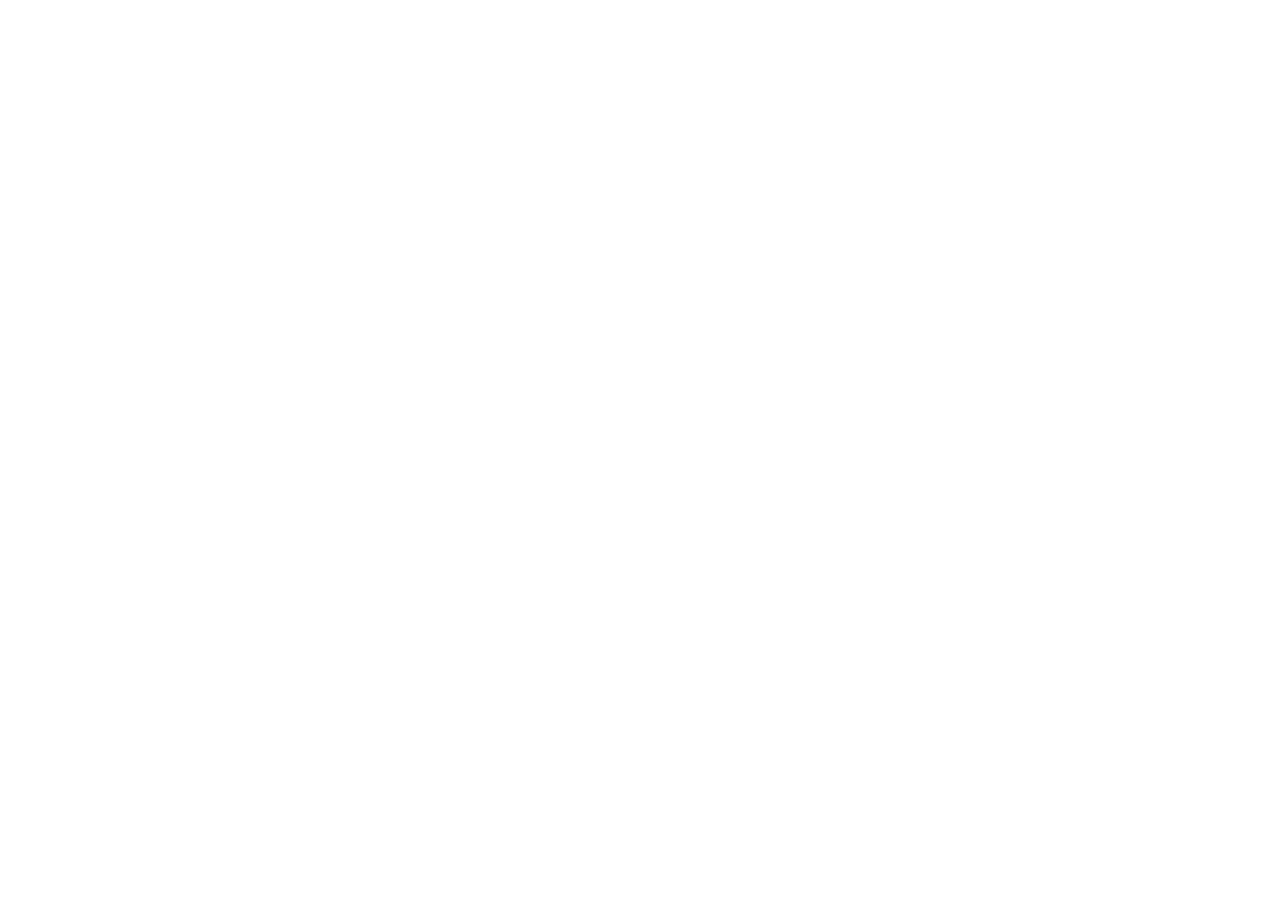
==== form_response_page.html @ b489c76d "working on form response page" ====
<!DOCTYPE html>
<html lang="en">
<head>
    <meta charset="UTF-8">
    <meta http-equiv="X-UA-Compatible" content="IE=edge">
    <meta name="viewport" content="width=device-width, initial-scale=1.0">
    <title>Form Response - Poma</title>
    <style>
        
    </style>
</head>
<body>
    
</body>
</html>
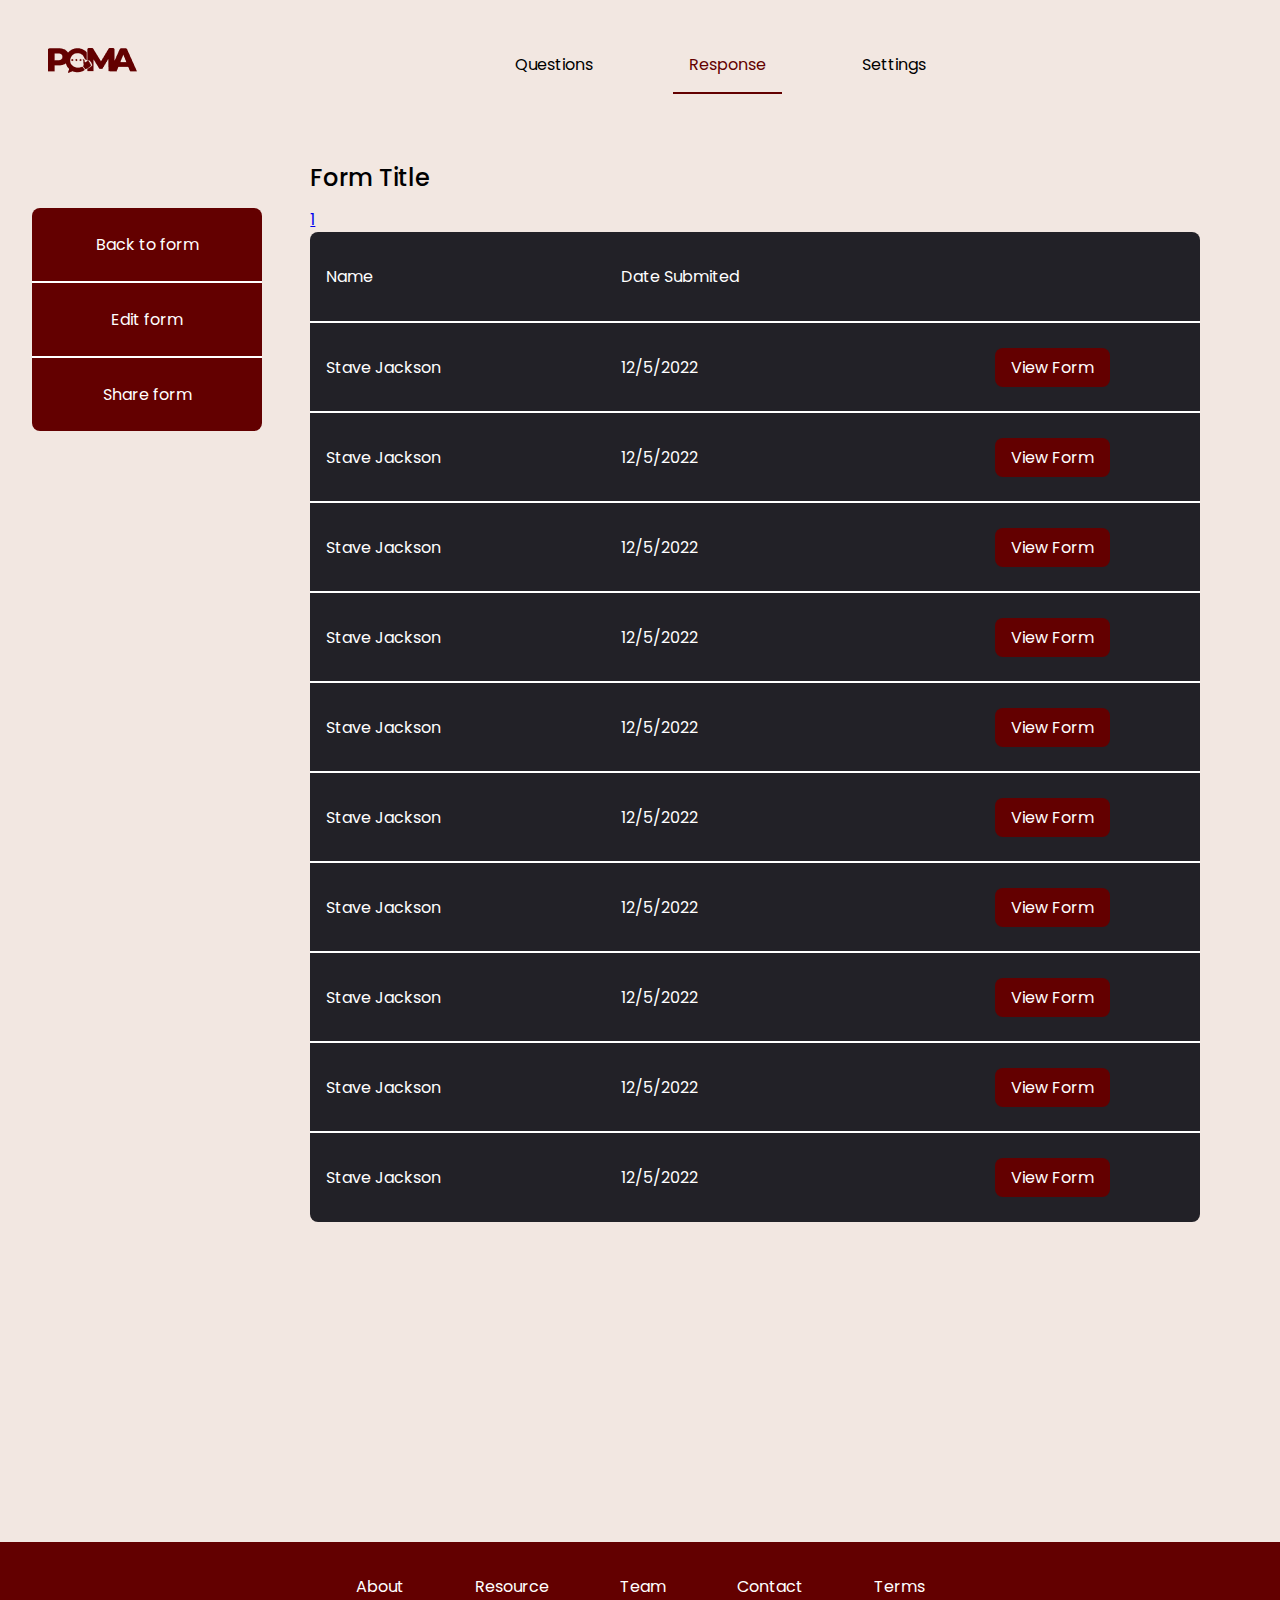
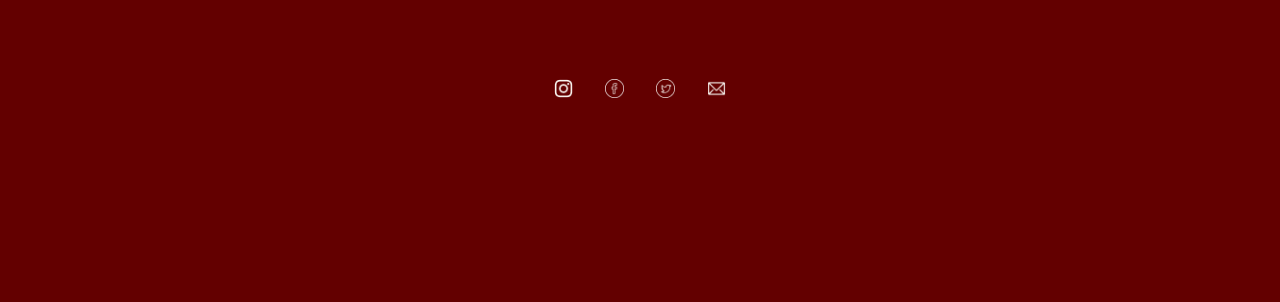
==== commit 2f6225cc: "woking on response table" ====
--- a/form_response_page.html
+++ b/form_response_page.html
@@ -1,15 +1,294 @@
 <!DOCTYPE html>
 <html lang="en">
-<head>
-    <meta charset="UTF-8">
-    <meta http-equiv="X-UA-Compatible" content="IE=edge">
-    <meta name="viewport" content="width=device-width, initial-scale=1.0">
+  <head>
+    <meta charset="UTF-8" />
+    <meta http-equiv="X-UA-Compatible" content="IE=edge" />
+    <meta name="viewport" content="width=device-width, initial-scale=1.0" />
     <title>Form Response - Poma</title>
     <style>
-        
+      @import url("https://fonts.googleapis.com/css2?family=Poppins:ital,wght@0,400;0,500;0,600;0,700;0,800;0,900;1,400;1,500;1,600;1,700;1,800;1,900&display=swap");
+
+      ::-webkit-scrollbar {
+        width: 0.5em;
+      }
+
+      ::-webkit-scrollbar-thumb {
+        background-color: #630000;
+        border-radius: 8px;
+      }
+
+      ::-webkit-scrollbar-track {
+        background-color: rgb(40, 40, 40);
+      }
+
+      body {
+        margin: 0;
+        font-size: 1rem;
+        background-color: #f2e7e1;
+        font-family: "poppins";
+
+        width: 100%;
+        height: 100vh;
+      }
+      nav {
+        margin: 2em;
+        display: flex;
+      }
+      nav ul {
+        display: flex;
+        list-style: none;
+        margin: auto;
+      }
+      nav li {
+        margin: 0em 2em;
+      }
+      nav a {
+        text-decoration: none;
+        color: black;
+        padding: 1em;
+      }
+
+      div.logo {
+        margin: 1em 0;
+      }
+
+      .active {
+        color: #630000;
+        border-bottom: 2px solid #630000;
+      }
+
+      main{
+        display: flex;
+        margin: 2em;
+      }
+
+      .options{
+        width: 20%;
+        margin: 5em 0; 
+      }
+
+      .options-list{
+        display: flex;
+        flex-direction: column;
+        background-color: #630000;
+        width: 100%;
+        text-align: center;
+
+        border-radius: 8px;
+      }
+      .options-list a{
+        text-decoration: none;
+        color: white;
+        padding: 1.5em;
+
+        
+      }
+      .bottom-line{
+        border-bottom: 2px solid white;
+      }
+
+
+      .list-response{
+        margin: 1em 2em;
+        width: 80%;
+        height: 150vh;
+        /* border: 1px solid red; */
+      }
+      
+      .table-container{
+        margin: 1em;
+      }
+      .table-container p{
+        margin: 0.5em 0;
+        font-size: 1.5rem;
+        font-weight: 500;
+      }
+      .table-container table{
+        width: 100%;
+        border-collapse: collapse;
+        background-color: rgb(34, 33, 39);
+        color: white;
+        border-radius: 8px;
+        
+      }
+      .table-container tr{
+        height: 10vh;
+        
+      }
+      .table-container tr td{
+        padding: 1em;
+        
+      }
+      .table-container tbody td{
+        border-top: 2px solid white;
+        
+        
+      }
+
+      .view-link{
+        text-align: center;
+      }
+      .view-link a{
+        text-decoration: none;
+        color: white;
+
+        background-color: #630000;
+        border-radius: 8px;
+        padding: 0.5em 1em;
+      }
+
+      footer {
+        height: 40vh;
+        background-color: #630000;
+        text-align: center;
+      }
+      footer ul {
+        display: flex;
+        list-style: none;
+        width: 50%;
+        margin: auto;
+        padding: 2em 0;
+      }
+      footer li {
+        margin: auto;
+      }
+      footer a {
+        text-decoration: none;
+        color: white;
+      }
+
+      .foot-icons {
+        display: flex;
+        list-style: none;
+        width: 16%;
+        margin: auto;
+        padding: 2em 0;
+      }
+      .foot-icons li {
+        margin: 1em;
+      }
+      .foot-icons img {
+        width: 100%;
+      }
     </style>
-</head>
-<body>
-    
-</body>
-</html>+  </head>
+  <body>
+    <nav>
+      <div class="logo">
+        <a href="#"><img src="./Images/Poma Logo 1.png" /></a>
+      </div>
+
+      <ul>
+        <li><a href="#">Questions</a></li>
+        <li><a href="#" class="active">Response</a></li>
+        <li><a href="#">Settings</a></li>
+      </ul>
+    </nav>
+
+    <main>
+      <div class="options">
+        <div class="options-list">
+          <a href="#" class="bottom-line">Back to form</a>
+          <a href="#" class="bottom-line">Edit form</a>
+          <a href="#">Share form</a>
+        </div>
+      </div>
+      <div class="list-response">
+        <div class="table-container">
+            <p> Form Title</p>
+            <table>
+                <thead>
+                    <tr>
+                        <td>Name</td>
+                        <td>Date Submited</td>
+                        <td></td>
+                    </tr>
+                </thead>
+                <tbody>
+                    <tr>
+                        <td>Stave Jackson</td>
+                        <td>12/5/2022</td>
+                        <td class="view-link"><a href="#">View Form</a></td>
+                    </tr>
+                    <tr>
+                        <td>Stave Jackson</td>
+                        <td>12/5/2022</td>
+                        <td class="view-link"><a href="#">View Form</a></td>
+                    </tr>
+                    <tr>
+                        <td>Stave Jackson</td>
+                        <td>12/5/2022</td>
+                        <td class="view-link"><a href="#">View Form</a></td>
+                    </tr>
+                    <tr>
+                        <td>Stave Jackson</td>
+                        <td>12/5/2022</td>
+                        <td class="view-link"><a href="#">View Form</a></td>
+                    </tr>
+                    <tr>
+                        <td>Stave Jackson</td>
+                        <td>12/5/2022</td>
+                        <td class="view-link"><a href="#">View Form</a></td>
+                    </tr>
+                    <tr>
+                        <td>Stave Jackson</td>
+                        <td>12/5/2022</td>
+                        <td class="view-link"><a href="#">View Form</a></td>
+                    </tr>
+                    <tr>
+                        <td>Stave Jackson</td>
+                        <td>12/5/2022</td>
+                        <td class="view-link"><a href="#">View Form</a></td>
+                    </tr>
+                    <tr>
+                        <td>Stave Jackson</td>
+                        <td>12/5/2022</td>
+                        <td class="view-link"><a href="#">View Form</a></td>
+                    </tr>
+                    <tr>
+                        <td>Stave Jackson</td>
+                        <td>12/5/2022</td>
+                        <td class="view-link"><a href="#">View Form</a></td>
+                    </tr>
+                    <tr>
+                        <td>Stave Jackson</td>
+                        <td>12/5/2022</td>
+                        <td class="view-link"><a href="#">View Form</a></td>
+                    </tr>
+                </tbody>
+                <tfoot>
+                    <div class="pagination">
+                        <a href="#">1</a>
+                    </div>
+                </tfoot>
+            </table>
+        </div>
+      </div>
+    </main>
+
+    <footer>
+      <ul>
+        <li><a href="#">About</a></li>
+        <li><a href="#">Resource</a></li>
+        <li><a href="#">Team</a></li>
+        <li><a href="#">Contact</a></li>
+        <li><a href="#">Terms</a></li>
+      </ul>
+
+      <ul class="foot-icons">
+        <li>
+          <a href="#"><img src="./Images/akar-icons_instagram-fill.png" /></a>
+        </li>
+        <li>
+          <a href="#"><img src="./Images/et_facebook.png" /></a>
+        </li>
+        <li>
+          <a href="#"><img src="./Images/twitter.png" /></a>
+        </li>
+        <li>
+          <a href="#"><img src="./Images/clarity_email-line.png" /></a>
+        </li>
+      </ul>
+    </footer>
+  </body>
+</html>
